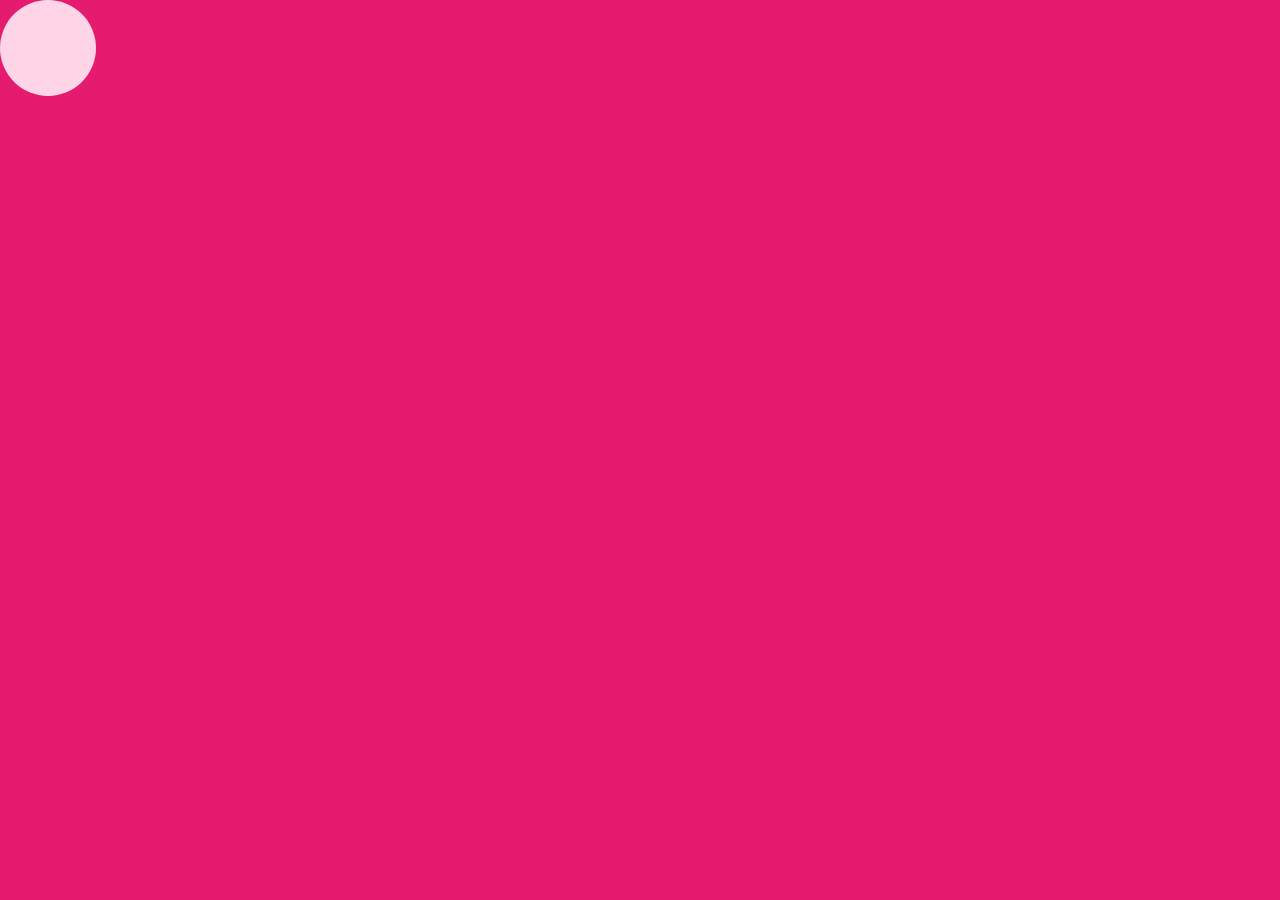
==== day-01/index.html @ 413d3179 "Add .gitignore, remove .DS_Store, rename day folder" ====
<!doctype html>
<html lang="en">
  <head>
    <meta charset="UTF-8" />
    <title>Day 1: Mouse follower</title>
    <link rel="stylesheet" href="style.css" />
  </head>
  <body>
    <div class="container">
      <div class="dot"></div>
    </div>

    <script src="script.js"></script>
  </body>
</html>
---- day-01/style.css ----
* {
  margin: 0;
  padding: 0;
  box-sizing: border-box;
}

:root {
  --primary-color: #e51b6f;
  --secondary-color: #ffd4e6;
}

body {
  margin: 0;
  height: 100vh;
  background: var(--primary-color);
}

.dot {
  width: 6rem;
  height: 6rem;
  background: var(--secondary-color);
  border-radius: 50%;
  position: fixed;
  top: 0;
  left: 0;
  pointer-events: none;
}
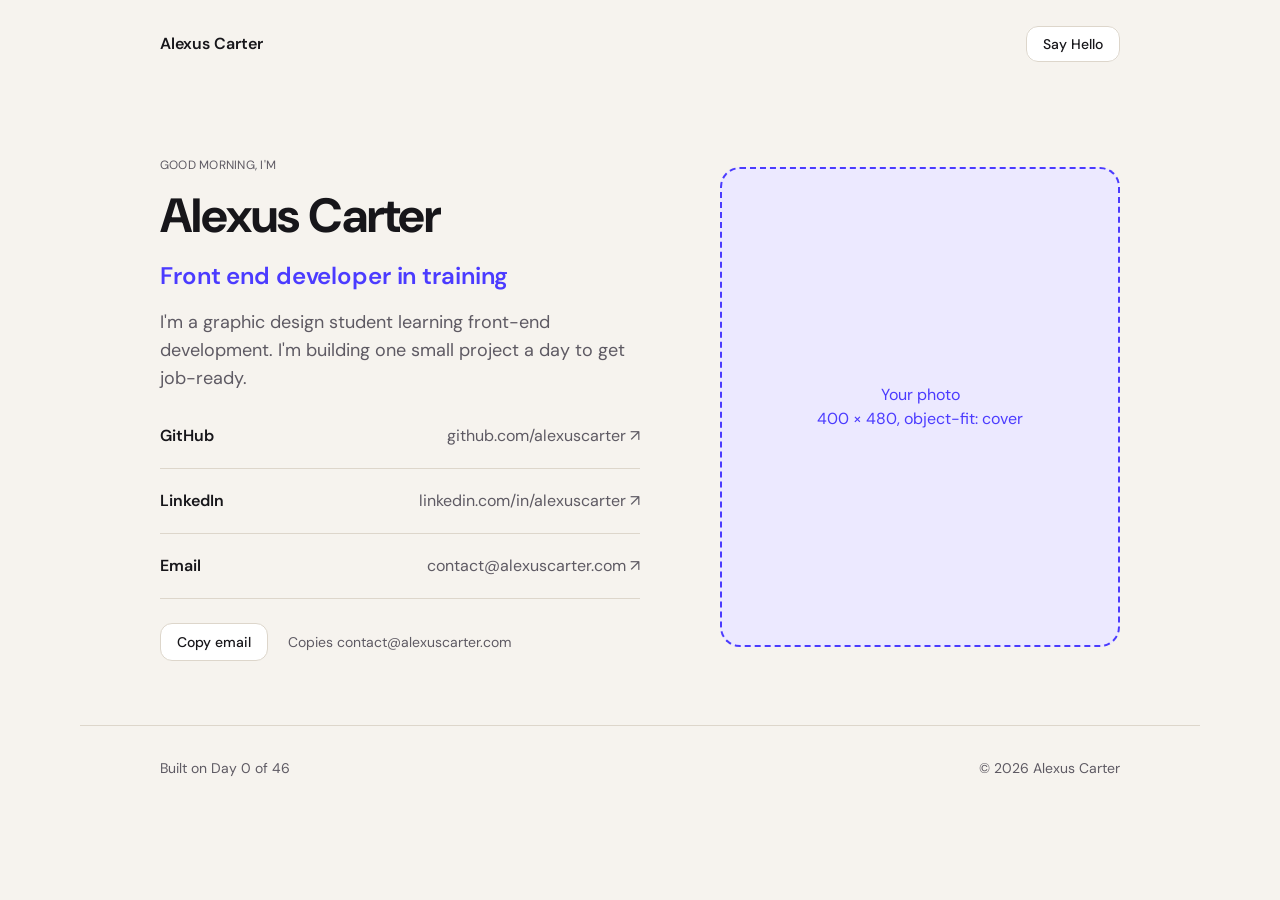
==== commit 9491d93e: "first commit" ====
--- a/day-01/index.html
+++ b/day-01/index.html
@@ -2,14 +2,92 @@
 <html lang="en">
   <head>
     <meta charset="UTF-8" />
-    <title>Day 1: Mouse follower</title>
+    <meta name="viewport" content="width=device-width, initial-scale=1.0" />
+    <title>Alexus Carter | Front end developer in training</title>
+    <link rel="preconnect" href="https://fonts.googleapis.com" />
+    <link rel="preconnect" href="https://fonts.gstatic.com" crossorigin />
+    <link
+      href="https://fonts.googleapis.com/css2?family=DM+Sans:ital,opsz,wght@0,9..40,100..1000;1,9..40,100..1000&display=swap"
+      rel="stylesheet"
+    />
     <link rel="stylesheet" href="style.css" />
   </head>
   <body>
-    <div class="container">
-      <div class="dot"></div>
-    </div>
+    <nav>
+      <div class="container nav-container">
+        <div class="nav-logo">
+          <a href="#">Alexus Carter</a>
+        </div>
+        <div class="cta">
+          <a href="mailto:contact@alexuscarter.com" class="button cta-btn"
+            >Say Hello</a
+          >
+        </div>
+      </div>
+    </nav>
 
-    <script src="script.js"></script>
+    <main class="hero">
+      <div class="container hero-container">
+        <!-- hero content left -->
+        <div class="hero-content">
+          <div class="eyebrow">
+            <span class="greeting">Good morning</span><span>, I'm</span>
+          </div>
+          <div class="hero-text">
+            <h1>Alexus Carter</h1>
+            <h2>Front end developer in training</h2>
+            <p>
+              I'm a graphic design student learning front-end development. I'm
+              building one small project a day to get job-ready.
+            </p>
+
+            <ul class="links">
+              <li class="link">
+                <span class="link-label">GitHub</span>
+                <a href="https://github.com/alexuscarter"
+                  >github.com/alexuscarter <span aria-hidden="true">↗</span></a
+                >
+              </li>
+              <li class="link">
+                <span class="link-label">LinkedIn</span>
+                <a href="https://www.linkedin.com/in/alexuscarter"
+                  >linkedin.com/in/alexuscarter
+                  <span aria-hidden="true">↗</span></a
+                >
+              </li>
+              <li class="link">
+                <span class="link-label">Email</span>
+                <a href="mailto:contact@alexuscarter.com"
+                  >contact@alexuscarter.com <span aria-hidden="true">↗</span></a
+                >
+              </li>
+            </ul>
+
+            <div class="email">
+              <button type="button" class="button email-btn">Copy email</button>
+              <span class="email-span">Copies contact@alexuscarter.com</span>
+            </div>
+          </div>
+        </div>
+
+        <!-- hero content right -->
+        <div class="hero-media">
+          <div class="hero-image">
+            <p>Your photo</p>
+            <p>400 × 480, object-fit: cover</p>
+          </div>
+        </div>
+      </div>
+    </main>
+
+    <footer>
+      <div class="container footer-container">
+        <p>Built on Day 0 of 46</p>
+        <p>© <span class="year">2026</span> Alexus Carter</p>
+      </div>
+    </footer>
+
+    <!-- Day 0 JS goes here: greeting, copy email, footer year -->
+    <script src="script.js" defer></script>
   </body>
 </html>
--- a/day-01/style.css
+++ b/day-01/style.css
@@ -1,27 +1,326 @@
+/* ==========================================================
+   Day 0 design system variables
+   Source: Figma "Design system" page (light mode).
+   Use these with var(), e.g. color: var(--color-text);
+   ========================================================== */
+
 * {
   margin: 0;
   padding: 0;
   box-sizing: border-box;
 }
-
 :root {
-  --primary-color: #e51b6f;
-  --secondary-color: #ffd4e6;
+  /* ---------- Colors ---------- */
+  --color-bg: #f6f3ee;
+  --color-surface: #ffffff;
+  --color-surface-muted: #efeae2;
+  --color-border: #ddd6cb;
+
+  --color-text: #17161a;
+  --color-text-muted: #5e5a63;
+
+  --color-accent: #4b3bff;
+  --color-on-accent: #ffffff;
+  --color-accent-soft: #ece9ff;
+
+  --color-success: #1f7a4d;
+  --color-success-soft: #dff3e8;
+  --color-danger: #c62f3a;
+  --color-danger-soft: #fbe4e6;
+
+  /* ---------- Font ---------- */
+  --font-sans: "DM Sans", system-ui, -apple-system, "Segoe UI", sans-serif;
+
+  --weight-regular: 400;
+  --weight-medium: 500;
+  --weight-semibold: 600;
+  --weight-bold: 700;
+
+  /* ---------- Type scale (size / line height / letter spacing) ----------
+     label/16 and label/14 use the body-16 and body-14 sizes
+     with --weight-semibold. */
+  --text-display: 3rem; /* 48px */
+  --leading-display: 3.5rem; /* 56px */
+  --tracking-display: -0.02em;
+
+  --text-heading-32: 2rem;
+  --leading-heading-32: 2.5rem;
+  --tracking-heading-32: -0.01em;
+
+  --text-heading-24: 1.5rem;
+  --leading-heading-24: 2rem;
+  --tracking-heading-24: -0.005em;
+
+  --text-heading-20: 1.25rem;
+  --leading-heading-20: 1.75rem;
+
+  --text-body-18: 1.125rem;
+  --leading-body-18: 1.75rem;
+
+  --text-body-16: 1rem;
+  --leading-body-16: 1.5rem;
+
+  --text-body-14: 0.875rem;
+  --leading-body-14: 1.25rem;
+
+  --text-caption: 0.75rem; /* 12px, Medium, set in uppercase in the HTML */
+  --leading-caption: 1rem;
+  --tracking-caption: 0.02em;
+
+  /* ---------- Spacing ---------- */
+  --space-4: 0.25rem;
+  --space-8: 0.5rem;
+  --space-12: 0.75rem;
+  --space-16: 1rem;
+  --space-24: 1.5rem;
+  --space-20: 1.25rem;
+  --space-32: 2rem;
+  --space-48: 3rem;
+  --space-64: 4rem;
+  --space-96: 6rem;
+
+  /* ---------- Radius ---------- */
+  --radius-sm: 8px;
+  --radius-md: 12px; /* buttons */
+  --radius-lg: 20px; /* photo */
+  --radius-pill: 999px;
+
+  /* ---------- Borders and focus ---------- */
+  --border-width: 1px;
+  --focus-ring: 2px solid var(--color-accent);
+  --focus-offset: 2px;
+
+  /* ---------- Day 0 layout ---------- */
+  --page-padding: 80px; /* 24px on mobile */
+  --page-padding-mobile: 24px;
+  --hero-gap: 80px;
+  --photo-width: 400px;
+  --photo-height: 480px;
+
+  /* var() does not work inside media queries, so write the
+     breakpoint as a number: @media (max-width: 768px) { ... } */
 }
 
 body {
+  font-family: var(--font-sans);
+  font-size: var(--text-body-16);
+  line-height: var(--leading-body-16);
+  font-weight: var(--weight-regular);
+  color: var(--color-text);
+  background-color: var(--color-bg);
+}
+
+a {
+  text-decoration: none;
+  color: inherit;
+}
+
+h1,
+h2,
+p,
+ul {
   margin: 0;
-  height: 100vh;
-  background: var(--primary-color);
-}
-
-.dot {
-  width: 6rem;
-  height: 6rem;
-  background: var(--secondary-color);
-  border-radius: 50%;
-  position: fixed;
-  top: 0;
-  left: 0;
-  pointer-events: none;
-}
+}
+
+h1 {
+  font-size: var(--text-display);
+  line-height: var(--leading-display);
+  letter-spacing: var(--tracking-display);
+  font-weight: var(--weight-bold);
+}
+
+h2 {
+  font-size: var(--text-heading-24);
+  line-height: var(--leading-heading-24);
+  letter-spacing: var(--tracking-heading-24);
+  font-weight: var(--weight-semibold);
+}
+
+/* layout: 1280 design = 70rem content + 80px padding each side (content-box) */
+.container {
+  max-width: 70rem;
+  padding-inline: var(--page-padding);
+  margin: 0 auto;
+}
+
+.nav-container {
+  padding-block: var(--space-32);
+  display: flex;
+  justify-content: space-between;
+  align-items: center;
+}
+
+.nav-logo a {
+  font-weight: var(--weight-semibold);
+}
+
+.button {
+  font-family: inherit;
+  font-size: var(--text-body-14);
+  line-height: var(--leading-body-14);
+  font-weight: var(--weight-medium);
+  color: var(--color-text);
+  background-color: var(--color-surface);
+  border: var(--border-width) solid var(--color-border);
+  border-radius: var(--radius-md);
+  padding: var(--space-8) var(--space-16);
+  cursor: pointer;
+}
+
+.button:hover {
+  background-color: var(--color-accent-soft);
+}
+
+.button:focus-visible,
+.links a:focus-visible,
+.nav-logo a:focus-visible {
+  outline: var(--focus-ring);
+  outline-offset: var(--focus-offset);
+}
+
+.hero-container {
+  display: flex;
+  align-items: center;
+  gap: var(--hero-gap);
+  padding-block: var(--space-64);
+}
+
+.hero-content {
+  flex: 1;
+}
+
+.hero-media {
+  flex: none;
+}
+
+.hero-text {
+  display: flex;
+  flex-direction: column;
+  gap: var(--space-16);
+}
+
+.eyebrow {
+  margin-bottom: var(--space-12);
+}
+
+.eyebrow span {
+  text-transform: uppercase;
+  font-size: var(--text-caption);
+  line-height: var(--leading-caption);
+  letter-spacing: var(--tracking-caption);
+  color: var(--color-text-muted);
+}
+
+.hero-text h2 {
+  color: var(--color-accent);
+}
+
+.hero-text > p {
+  font-size: var(--text-body-18);
+  line-height: var(--leading-body-18);
+  color: var(--color-text-muted);
+}
+
+.links {
+  list-style: none;
+  padding: 0;
+  margin-top: var(--space-16);
+  display: flex;
+  flex-direction: column;
+  gap: var(--space-20);
+}
+
+.link,
+.email,
+.hero-image {
+  display: flex;
+  align-items: center;
+}
+
+.link {
+  justify-content: space-between;
+  padding-bottom: var(--space-20);
+  border-bottom: var(--border-width) solid var(--color-border);
+}
+
+.link-label {
+  font-weight: var(--weight-semibold);
+}
+
+.link a {
+  color: var(--color-text-muted);
+}
+
+.link a:hover {
+  background-color: var(--color-accent-soft);
+  color: var(--color-text);
+}
+
+.email {
+  gap: var(--space-20);
+  margin-top: var(--space-8);
+}
+
+.email-span {
+  font-size: var(--text-body-14);
+  line-height: var(--leading-body-14);
+  color: var(--color-text-muted);
+}
+
+.hero-image {
+  flex-direction: column;
+  justify-content: center;
+  height: var(--photo-height);
+  width: var(--photo-width);
+  background-color: var(--color-accent-soft);
+  border: 2px dashed var(--color-accent);
+  border-radius: var(--radius-lg);
+  color: var(--color-accent);
+}
+
+.footer-container {
+  display: flex;
+  justify-content: space-between;
+  padding-block: var(--space-32);
+  font-size: var(--text-body-14);
+  line-height: var(--leading-body-14);
+  color: var(--color-text-muted);
+  border-top: var(--border-width) solid var(--color-border);
+}
+
+/* media queries can't use var(), so the breakpoint is a literal 768px */
+@media (max-width: 768px) {
+  .container {
+    padding-inline: var(--page-padding-mobile);
+  }
+
+  h1 {
+    font-size: var(--text-heading-32);
+    line-height: var(--leading-heading-32);
+    letter-spacing: var(--tracking-heading-32);
+  }
+
+  .hero-container {
+    flex-direction: column-reverse;
+    align-items: stretch;
+    gap: var(--space-32);
+    padding-block: var(--space-32);
+  }
+
+  .hero-image {
+    width: 100%;
+    height: auto;
+    aspect-ratio: 1 / 1;
+  }
+
+  .email {
+    flex-direction: column;
+    align-items: flex-start;
+    gap: var(--space-8);
+  }
+
+  .footer-container {
+    flex-direction: column;
+    gap: var(--space-4);
+  }
+}
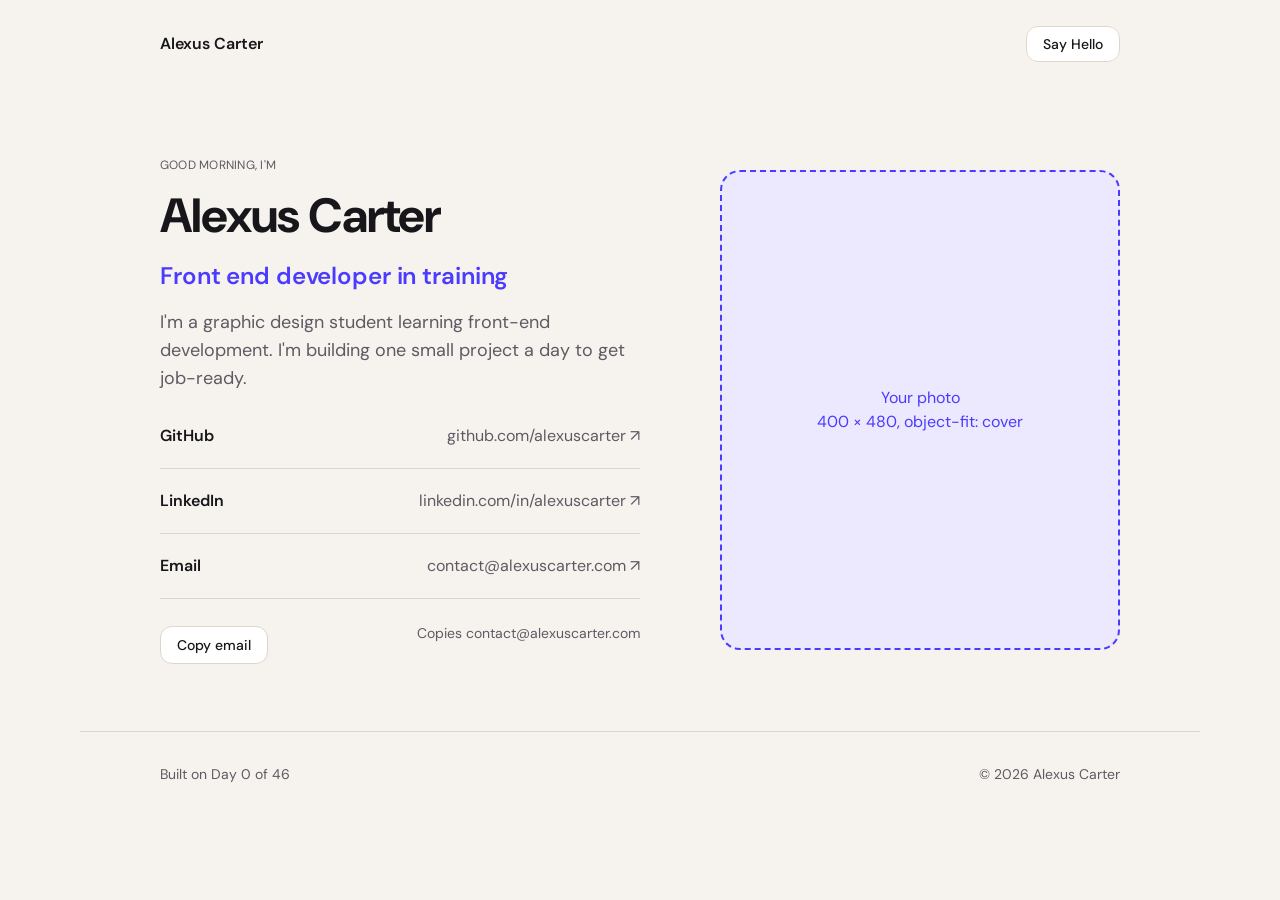
==== commit 54ed6a9d: "javascript added" ====
--- a/day-01/index.html
+++ b/day-01/index.html
@@ -65,7 +65,13 @@
 
             <div class="email">
               <button type="button" class="button email-btn">Copy email</button>
-              <span class="email-span">Copies contact@alexuscarter.com</span>
+
+              <div class="copy-email">
+                <span class="email-span">Copies contact@alexuscarter.com</span>
+                <div class="copied">
+                  <span>✓ Copied to clipboard</span>
+                </div>
+              </div>
             </div>
           </div>
         </div>
--- a/day-01/style.css
+++ b/day-01/style.css
@@ -259,12 +259,40 @@
 .email {
   gap: var(--space-20);
   margin-top: var(--space-8);
+  display: flex;
+  align-items: center;
+}
+
+.copy-email {
+  flex: 1;
+  display: flex;
+  flex-direction: column;
+  align-items: flex-end;
+  gap: var(--space-4);
 }
 
 .email-span {
   font-size: var(--text-body-14);
   line-height: var(--leading-body-14);
   color: var(--color-text-muted);
+}
+
+/* hidden but still takes up space, so nothing jumps when it appears */
+.copied {
+  visibility: hidden;
+  opacity: 0;
+  transition: opacity 0.2s;
+  background-color: var(--color-success-soft);
+  color: var(--color-success);
+  font-size: var(--text-body-14);
+  line-height: var(--leading-body-14);
+  padding-inline: var(--space-8);
+  border-radius: var(--radius-sm);
+}
+
+.copied.is-visible {
+  visibility: visible;
+  opacity: 1;
 }
 
 .hero-image {
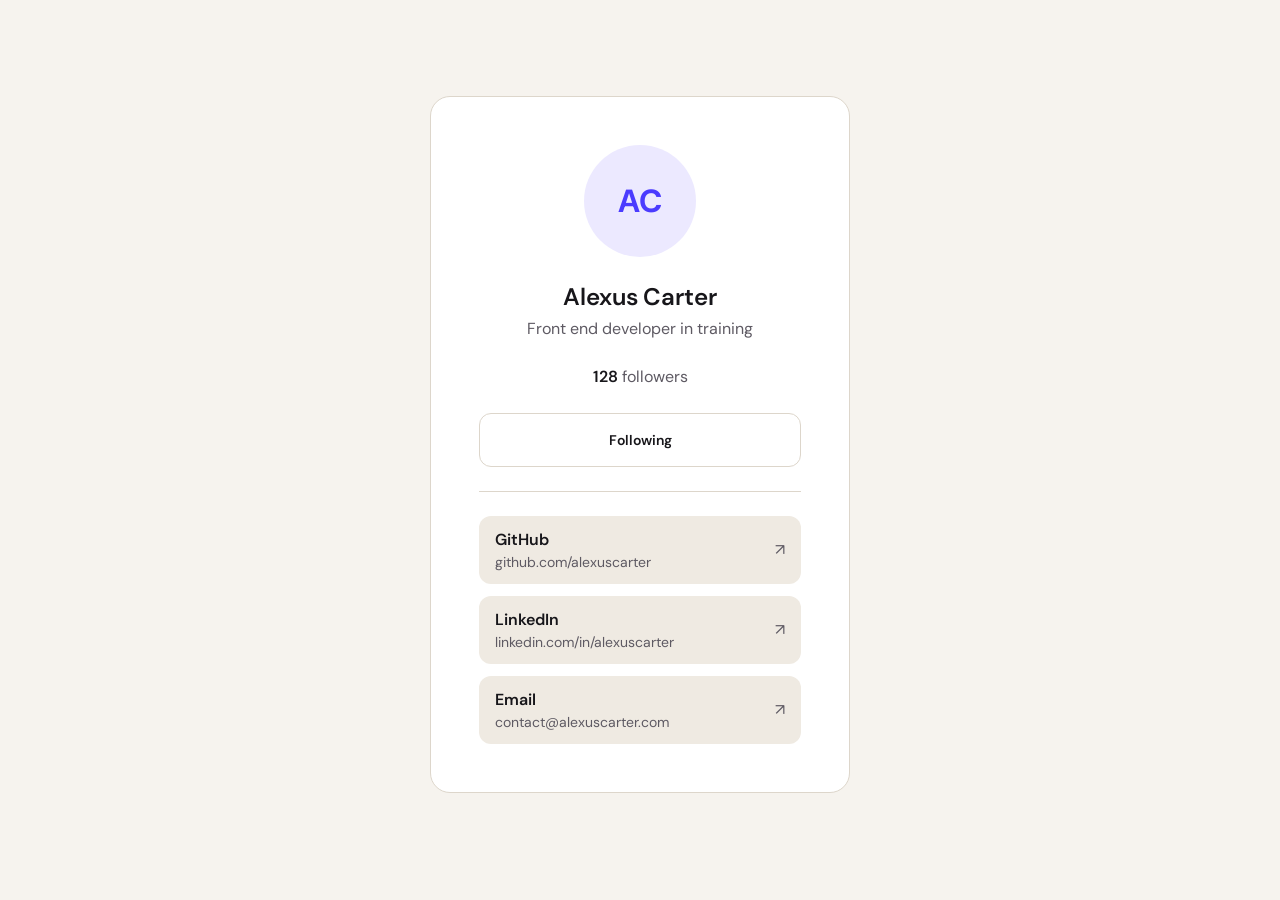
==== commit 6fecb73d: "added js" ====
--- a/day-01/index.html
+++ b/day-01/index.html
@@ -3,97 +3,67 @@
   <head>
     <meta charset="UTF-8" />
     <meta name="viewport" content="width=device-width, initial-scale=1.0" />
-    <title>Alexus Carter | Front end developer in training</title>
-    <link rel="preconnect" href="https://fonts.googleapis.com" />
-    <link rel="preconnect" href="https://fonts.gstatic.com" crossorigin />
     <link
       href="https://fonts.googleapis.com/css2?family=DM+Sans:ital,opsz,wght@0,9..40,100..1000;1,9..40,100..1000&display=swap"
       rel="stylesheet"
     />
     <link rel="stylesheet" href="style.css" />
+    <title>Alexus Carter Profile Card</title>
   </head>
   <body>
-    <nav>
-      <div class="container nav-container">
-        <div class="nav-logo">
-          <a href="#">Alexus Carter</a>
-        </div>
-        <div class="cta">
-          <a href="mailto:contact@alexuscarter.com" class="button cta-btn"
-            >Say Hello</a
-          >
-        </div>
-      </div>
-    </nav>
+    <main>
+      <div class="container">
+        <article class="card-inner">
+          <div class="card-top">
+            <div class="profile-circle"><span class="initials">AC</span></div>
 
-    <main class="hero">
-      <div class="container hero-container">
-        <!-- hero content left -->
-        <div class="hero-content">
-          <div class="eyebrow">
-            <span class="greeting">Good morning</span><span>, I'm</span>
+            <h1 class="profile-name">Alexus Carter</h1>
+            <p class="title">Front end developer in training</p>
+            <div class="followers">
+              <span class="follower-count">128</span><span>followers</span>
+            </div>
+            <button type="button" class="button follow-btn" aria-pressed="false">
+              Follow
+            </button>
           </div>
-          <div class="hero-text">
-            <h1>Alexus Carter</h1>
-            <h2>Front end developer in training</h2>
-            <p>
-              I'm a graphic design student learning front-end development. I'm
-              building one small project a day to get job-ready.
-            </p>
 
-            <ul class="links">
-              <li class="link">
-                <span class="link-label">GitHub</span>
-                <a href="https://github.com/alexuscarter"
-                  >github.com/alexuscarter <span aria-hidden="true">↗</span></a
-                >
-              </li>
-              <li class="link">
-                <span class="link-label">LinkedIn</span>
-                <a href="https://www.linkedin.com/in/alexuscarter"
-                  >linkedin.com/in/alexuscarter
-                  <span aria-hidden="true">↗</span></a
-                >
-              </li>
-              <li class="link">
-                <span class="link-label">Email</span>
-                <a href="mailto:contact@alexuscarter.com"
-                  >contact@alexuscarter.com <span aria-hidden="true">↗</span></a
-                >
-              </li>
-            </ul>
+          <hr class="divider" />
 
-            <div class="email">
-              <button type="button" class="button email-btn">Copy email</button>
-
-              <div class="copy-email">
-                <span class="email-span">Copies contact@alexuscarter.com</span>
-                <div class="copied">
-                  <span>✓ Copied to clipboard</span>
-                </div>
-              </div>
-            </div>
-          </div>
-        </div>
-
-        <!-- hero content right -->
-        <div class="hero-media">
-          <div class="hero-image">
-            <p>Your photo</p>
-            <p>400 × 480, object-fit: cover</p>
-          </div>
-        </div>
+          <ul class="links">
+            <li>
+              <a class="link-row" href="https://github.com/alexuscarter">
+                <span class="link-text">
+                  <span class="link-label">GitHub</span>
+                  <span class="link-handle">github.com/alexuscarter</span>
+                </span>
+                <span class="link-arrow" aria-hidden="true">↗</span>
+              </a>
+            </li>
+            <li>
+              <a
+                class="link-row"
+                href="https://www.linkedin.com/in/alexuscarter"
+              >
+                <span class="link-text">
+                  <span class="link-label">LinkedIn</span>
+                  <span class="link-handle">linkedin.com/in/alexuscarter</span>
+                </span>
+                <span class="link-arrow" aria-hidden="true">↗</span>
+              </a>
+            </li>
+            <li>
+              <a class="link-row" href="mailto:contact@alexuscarter.com">
+                <span class="link-text">
+                  <span class="link-label">Email</span>
+                  <span class="link-handle">contact@alexuscarter.com</span>
+                </span>
+                <span class="link-arrow" aria-hidden="true">↗</span>
+              </a>
+            </li>
+          </ul>
+        </article>
       </div>
     </main>
-
-    <footer>
-      <div class="container footer-container">
-        <p>Built on Day 0 of 46</p>
-        <p>© <span class="year">2026</span> Alexus Carter</p>
-      </div>
-    </footer>
-
-    <!-- Day 0 JS goes here: greeting, copy email, footer year -->
-    <script src="script.js" defer></script>
+    <script src="script.js"></script>
   </body>
 </html>
--- a/day-01/style.css
+++ b/day-01/style.css
@@ -1,9 +1,3 @@
-/* ==========================================================
-   Day 0 design system variables
-   Source: Figma "Design system" page (light mode).
-   Use these with var(), e.g. color: var(--color-text);
-   ========================================================== */
-
 * {
   margin: 0;
   padding: 0;
@@ -115,205 +109,183 @@
   color: inherit;
 }
 
-h1,
-h2,
-p,
 ul {
-  margin: 0;
-}
-
-h1 {
-  font-size: var(--text-display);
-  line-height: var(--leading-display);
-  letter-spacing: var(--tracking-display);
+  list-style: none;
+}
+
+/* ---------- Layout ---------- */
+.container {
+  padding-inline: var(--page-padding);
+  margin: 0 auto;
+}
+
+main {
+  padding-block: var(--space-96);
+}
+
+/* ---------- Card ---------- */
+.card-inner {
+  background-color: var(--color-surface);
+  border: var(--border-width) solid var(--color-border);
+  border-radius: var(--radius-lg);
+  max-width: 420px;
+  width: 100%;
+  margin: 0 auto;
+  padding: var(--space-48);
+  display: flex;
+  flex-direction: column;
+  align-items: center;
+  gap: var(--space-24);
+}
+
+.card-top {
+  width: 100%;
+  display: flex;
+  flex-direction: column;
+  align-items: center;
+  text-align: center;
+  gap: var(--space-24);
+}
+
+.profile-circle {
+  width: 112px;
+  height: 112px;
+  border-radius: var(--radius-pill);
+  background-color: var(--color-accent-soft);
+  display: flex;
+  align-items: center;
+  justify-content: center;
+}
+
+.initials {
+  font-size: var(--text-heading-32);
+  line-height: var(--leading-heading-32);
+  letter-spacing: var(--tracking-heading-32);
   font-weight: var(--weight-bold);
-}
-
-h2 {
+  color: var(--color-accent);
+}
+
+.profile-name {
   font-size: var(--text-heading-24);
   line-height: var(--leading-heading-24);
   letter-spacing: var(--tracking-heading-24);
   font-weight: var(--weight-semibold);
 }
 
-/* layout: 1280 design = 70rem content + 80px padding each side (content-box) */
-.container {
-  max-width: 70rem;
-  padding-inline: var(--page-padding);
-  margin: 0 auto;
-}
-
-.nav-container {
-  padding-block: var(--space-32);
-  display: flex;
-  justify-content: space-between;
-  align-items: center;
-}
-
-.nav-logo a {
+.title {
+  color: var(--color-text-muted);
+}
+
+/* name and role sit closer together than the 24px section gap */
+.profile-name + .title {
+  margin-top: calc(var(--space-4) * -5);
+}
+
+.followers {
+  display: flex;
+  justify-content: center;
+  gap: var(--space-4);
+  color: var(--color-text-muted);
+}
+
+.follower-count {
   font-weight: var(--weight-semibold);
-}
-
+  color: var(--color-text);
+}
+
+/* ---------- Buttons ---------- */
 .button {
   font-family: inherit;
   font-size: var(--text-body-14);
   line-height: var(--leading-body-14);
-  font-weight: var(--weight-medium);
-  color: var(--color-text);
-  background-color: var(--color-surface);
-  border: var(--border-width) solid var(--color-border);
+  font-weight: var(--weight-semibold);
+  color: var(--color-on-accent);
+  background-color: var(--color-accent);
+  border: var(--border-width) solid var(--color-accent);
   border-radius: var(--radius-md);
   padding: var(--space-8) var(--space-16);
   cursor: pointer;
 }
 
 .button:hover {
+  filter: brightness(0.9);
+}
+
+.follow-btn {
+  width: 100%;
+  padding-block: var(--space-16);
+}
+
+/* JS adds .is-following: secondary button look */
+.follow-btn.is-following {
+  color: var(--color-text);
+  background-color: var(--color-surface);
+  border-color: var(--color-border);
+}
+
+.follow-btn.is-following:hover {
+  filter: none;
   background-color: var(--color-accent-soft);
 }
 
 .button:focus-visible,
-.links a:focus-visible,
-.nav-logo a:focus-visible {
+.link-row:focus-visible {
   outline: var(--focus-ring);
   outline-offset: var(--focus-offset);
 }
 
-.hero-container {
+/* ---------- Divider and links ---------- */
+.divider {
+  width: 100%;
+  height: var(--border-width);
+  border: 0;
+  background-color: var(--color-border);
+}
+
+.links {
+  width: 100%;
+  display: flex;
+  flex-direction: column;
+  gap: var(--space-12);
+}
+
+.link-row {
   display: flex;
   align-items: center;
-  gap: var(--hero-gap);
-  padding-block: var(--space-64);
-}
-
-.hero-content {
-  flex: 1;
-}
-
-.hero-media {
-  flex: none;
-}
-
-.hero-text {
+  justify-content: space-between;
+  gap: var(--space-12);
+  padding: var(--space-12) var(--space-16);
+  background-color: var(--color-surface-muted);
+  border-radius: var(--radius-md);
+}
+
+.link-text {
   display: flex;
   flex-direction: column;
-  gap: var(--space-16);
-}
-
-.eyebrow {
-  margin-bottom: var(--space-12);
-}
-
-.eyebrow span {
-  text-transform: uppercase;
-  font-size: var(--text-caption);
-  line-height: var(--leading-caption);
-  letter-spacing: var(--tracking-caption);
-  color: var(--color-text-muted);
-}
-
-.hero-text h2 {
-  color: var(--color-accent);
-}
-
-.hero-text > p {
-  font-size: var(--text-body-18);
-  line-height: var(--leading-body-18);
-  color: var(--color-text-muted);
-}
-
-.links {
-  list-style: none;
-  padding: 0;
-  margin-top: var(--space-16);
-  display: flex;
-  flex-direction: column;
-  gap: var(--space-20);
-}
-
-.link,
-.email,
-.hero-image {
-  display: flex;
-  align-items: center;
-}
-
-.link {
-  justify-content: space-between;
-  padding-bottom: var(--space-20);
-  border-bottom: var(--border-width) solid var(--color-border);
+  min-width: 0;
 }
 
 .link-label {
   font-weight: var(--weight-semibold);
 }
 
-.link a {
-  color: var(--color-text-muted);
-}
-
-.link a:hover {
-  background-color: var(--color-accent-soft);
-  color: var(--color-text);
-}
-
-.email {
-  gap: var(--space-20);
-  margin-top: var(--space-8);
-  display: flex;
-  align-items: center;
-}
-
-.copy-email {
-  flex: 1;
-  display: flex;
-  flex-direction: column;
-  align-items: flex-end;
-  gap: var(--space-4);
-}
-
-.email-span {
+.link-handle {
   font-size: var(--text-body-14);
   line-height: var(--leading-body-14);
   color: var(--color-text-muted);
-}
-
-/* hidden but still takes up space, so nothing jumps when it appears */
-.copied {
-  visibility: hidden;
-  opacity: 0;
-  transition: opacity 0.2s;
-  background-color: var(--color-success-soft);
-  color: var(--color-success);
-  font-size: var(--text-body-14);
-  line-height: var(--leading-body-14);
-  padding-inline: var(--space-8);
-  border-radius: var(--radius-sm);
-}
-
-.copied.is-visible {
-  visibility: visible;
-  opacity: 1;
-}
-
-.hero-image {
-  flex-direction: column;
-  justify-content: center;
-  height: var(--photo-height);
-  width: var(--photo-width);
+  overflow-wrap: anywhere;
+}
+
+.link-arrow {
+  color: var(--color-text-muted);
+}
+
+.link-row:hover {
   background-color: var(--color-accent-soft);
-  border: 2px dashed var(--color-accent);
-  border-radius: var(--radius-lg);
+}
+
+.link-row:hover .link-arrow {
   color: var(--color-accent);
-}
-
-.footer-container {
-  display: flex;
-  justify-content: space-between;
-  padding-block: var(--space-32);
-  font-size: var(--text-body-14);
-  line-height: var(--leading-body-14);
-  color: var(--color-text-muted);
-  border-top: var(--border-width) solid var(--color-border);
 }
 
 /* media queries can't use var(), so the breakpoint is a literal 768px */
@@ -322,33 +294,11 @@
     padding-inline: var(--page-padding-mobile);
   }
 
-  h1 {
-    font-size: var(--text-heading-32);
-    line-height: var(--leading-heading-32);
-    letter-spacing: var(--tracking-heading-32);
-  }
-
-  .hero-container {
-    flex-direction: column-reverse;
-    align-items: stretch;
-    gap: var(--space-32);
+  main {
     padding-block: var(--space-32);
   }
 
-  .hero-image {
-    width: 100%;
-    height: auto;
-    aspect-ratio: 1 / 1;
+  .card-inner {
+    padding: var(--space-24);
   }
-
-  .email {
-    flex-direction: column;
-    align-items: flex-start;
-    gap: var(--space-8);
-  }
-
-  .footer-container {
-    flex-direction: column;
-    gap: var(--space-4);
-  }
-}
+}
